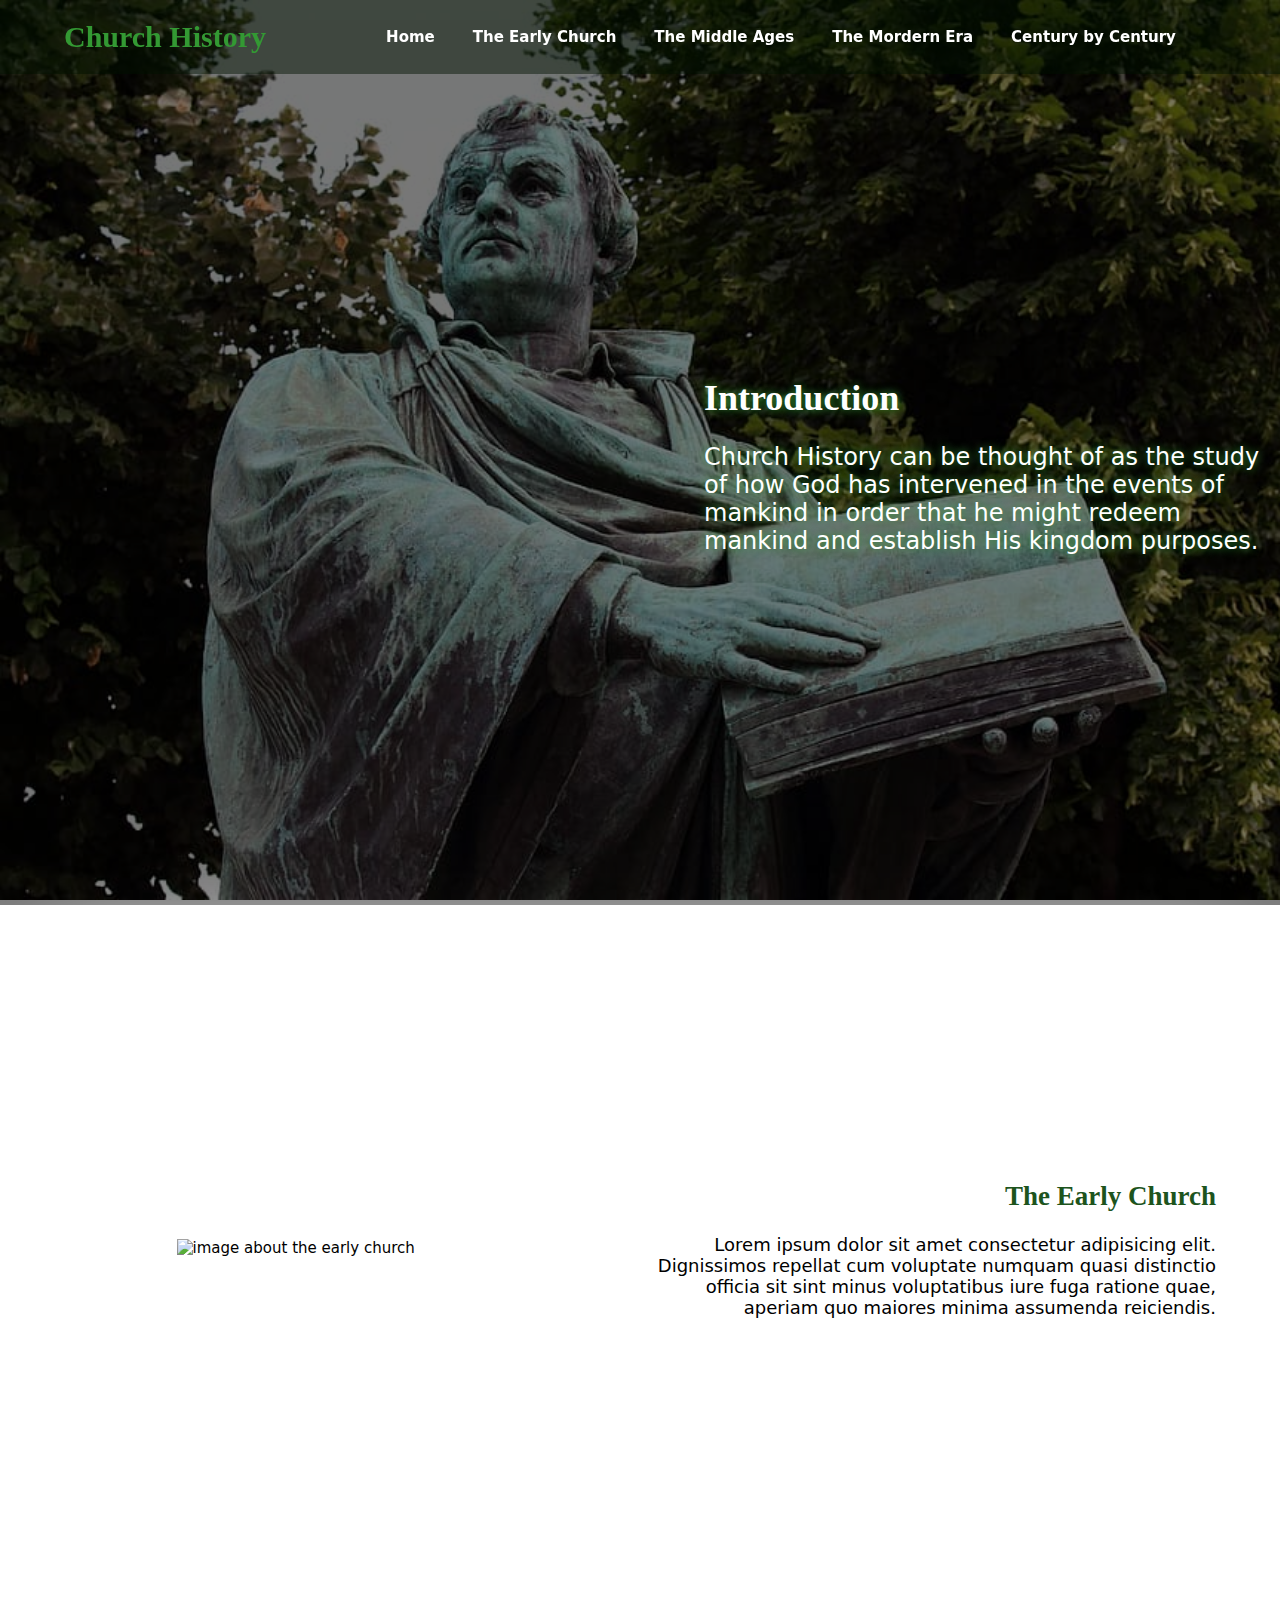
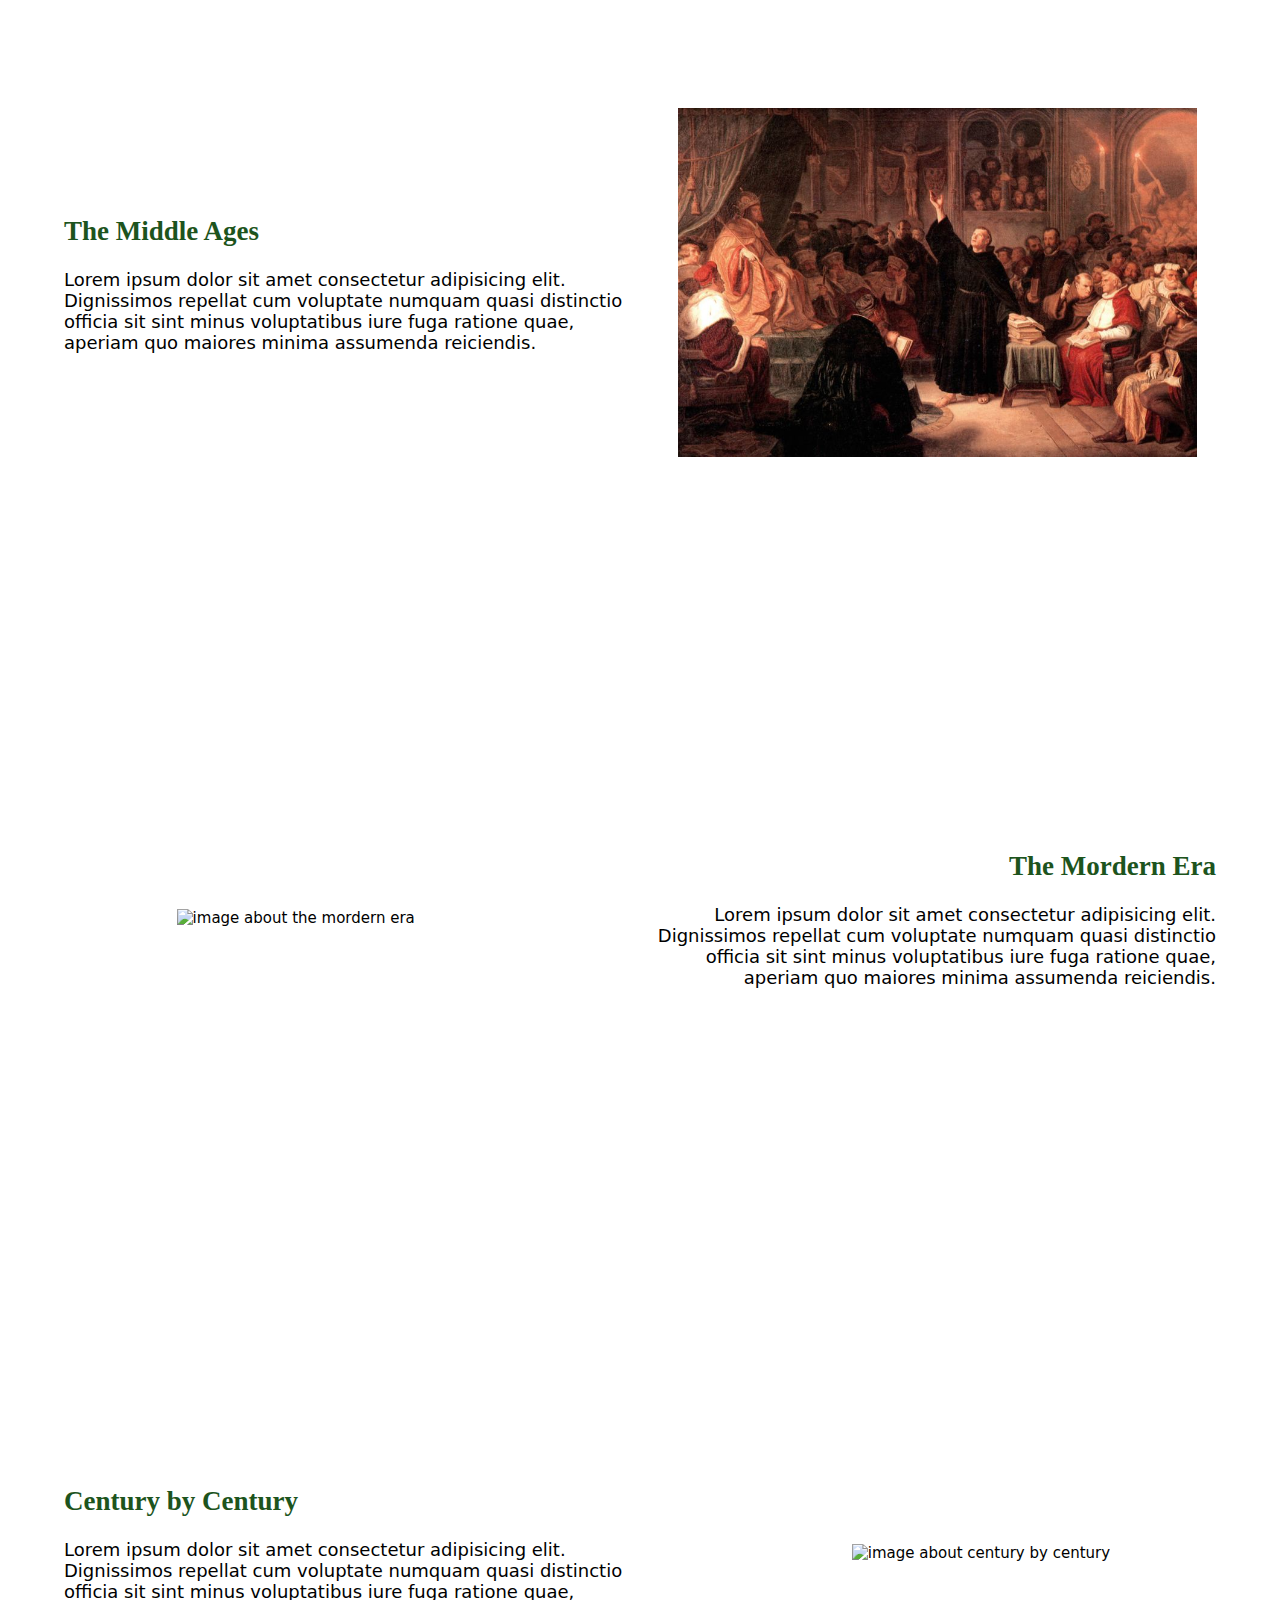
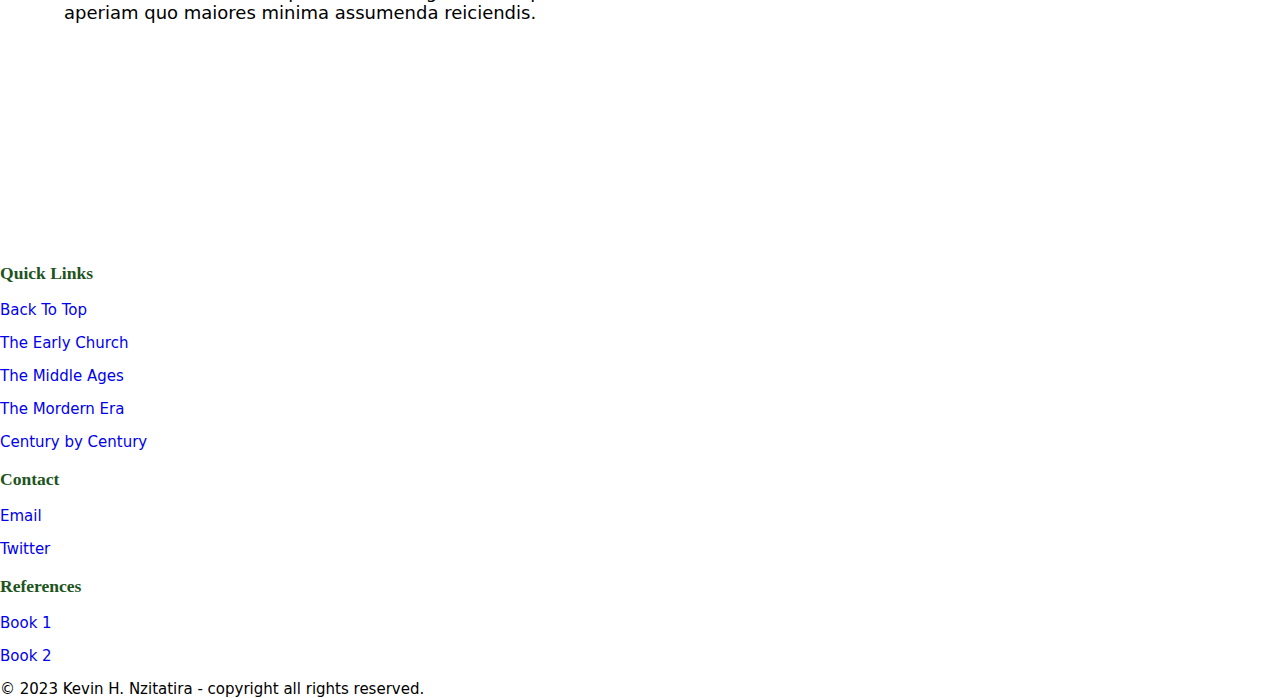
==== index.html @ b77709be "style remaining sections" ====
<!DOCTYPE html>
<html lang="en-US">

<head>
  <meta charset="utf-8" />
  <meta name="viewport" content="width=device-width" />
  <link rel="stylesheet" href="./styles/style.css">
  <!-- <link rel="stylesheet" href="https://fonts.googleapis.com/css?family=Playfair+Display:bold|Montserrat"> -->
  <title>Church History</title>
</head>

<body>
  <header class="">
    <div class="container flex">
      <h1><a href="/">Church History</a></h1>
      <nav>
        <ul class="flex">
          <li><a href="/">Home</a></li>
          <li><a href="/">The Early Church</a></li>
          <li><a href="/">The Middle Ages</a></li>
          <li><a href="/">The Mordern Era</a></li>
          <li><a href="/">Century by Century</a></li>
        </ul>
      </nav>
    </div>
  </header>
  <main>
    <section id="banner" class="flex">
      <div>
        <h2>Introduction</h2>
        <p>Church History can be thought of as the study of how God has intervened in the events of
          mankind in order that he might redeem mankind and establish His kingdom purposes.
        </p>
      </div>
    </section>
    <div class="container">
      <section id="early-church" class="flex">
        <img alt="image about the early church" class="section-img">
        <div class="section-content-right">
          <h2>The Early Church</h2>
          <p id="early-church-summary">
            Lorem ipsum dolor sit amet consectetur adipisicing elit. Dignissimos repellat cum voluptate numquam quasi
            distinctio officia sit sint minus voluptatibus iure fuga ratione quae, aperiam quo maiores minima assumenda
            reiciendis.
          </p>
        </div>
      </section>
      <section id="middle-ages" class="flex">
        <div class="section-content-left">
          <h2>The Middle Ages</h2>
          <p id="middle-ages-summary">
            Lorem ipsum dolor sit amet consectetur adipisicing elit. Dignissimos repellat cum voluptate numquam quasi
            distinctio officia sit sint minus voluptatibus iure fuga ratione quae, aperiam quo maiores minima assumenda
            reiciendis.
          </p>
        </div>
        <img src="./images/martin-luther-at-the-diet-of-worms.jpg" alt="middle ages picture: Martin Luther at the diet of Worms." class="section-img">

      </section>
      <section id="morder-era" class="flex">
        <img alt="image about the mordern era" class="section-img">
        <div class="section-content-right">
          <h2>The Mordern Era</h2>
          <p id="mordern-era-summary">
            Lorem ipsum dolor sit amet consectetur adipisicing elit. Dignissimos repellat cum voluptate numquam quasi
            distinctio officia sit sint minus voluptatibus iure fuga ratione quae, aperiam quo maiores minima assumenda
            reiciendis.
          </p>
        </div>
      </section>
      <section id="century-by-century" class="flex">
        <div class="section-content-left">
          <h2>Century by Century</h2>
          <p id="century-by-century-summary">
            Lorem ipsum dolor sit amet consectetur adipisicing elit. Dignissimos repellat cum voluptate numquam quasi
            distinctio officia sit sint minus voluptatibus iure fuga ratione quae, aperiam quo maiores minima assumenda
            reiciendis.
          </p>
        </div>
        <img alt="image about century by century" class="section-img">
      </section>
    </div>

  </main>

  <footer>
    <section>
      <h3>Quick Links</h3>
      <p><a href="/">Back To Top</a></p>
      <p><a href="/">The Early Church</a></p>
      <p><a href="/">The Middle Ages</a></p>
      <p><a href="/">The Mordern Era</a></p>
      <p><a href="/">Century by Century</a></p>
    </section>
    <section>
      <h3>Contact</h3>
      <p><a href="mailto:hirwankevin@gmail.com">Email</a></p>
      <p><a href="https://twitter.com/hirwankevin">Twitter</a></p>
    </section>
    <section>
      <h3>References</h3>
      <p><a href="/">Book 1</a></p>
      <p><a href="/">Book 2</a></p>
    </section>
    <section>
      &copy; 2023 Kevin H. Nzitatira - copyright all rights reserved.
    </section>
  </footer>

</body>

</html>
---- styles/style.css ----
:root {
    --secondary-color: #339933;
    --primary-color: #1d541d;
}

/* ----------------------- Globals ------------------------- */

body {
    font-family: "Montserrat", system-ui, 'Segoe UI','Open Sans', 'Helvetica Neue', sans-serif;
    font-size: 15px;
    margin: 0px;
    /* background-color: #010;
    color: #fff; */
}

h1,h2,h3,h4,h5,h6 {
    font-family: "Playfair Display",  Georgia, 'Times New Roman', Times, serif;
    color: var(--primary-color);
}

a {
    text-decoration: none;
}

a:active, a:visited {
    color: inherit;
}

ul {
    list-style: none;
}

.flex {
    display: flex;
}

.container {
    width: 90%;
    margin: auto;
}

main section  {
    padding-top: 50px;
    height: 65vh;
    align-items: center;
}

.section-content-right {
    text-align: right;
    width: 50%;
    margin-left: auto;
    font-size: large;    
}

.section-content-left {
    text-align: left;
    width: 50%;
    margin-right: auto;
    font-size: large;    
}

.section-img {
    max-width: 45%;
    margin: auto;
}

/* -------------------------- Particulars ----------------------- */
header {
    position: fixed;
    width: 100%;
    background-color: #0107;
    /* box-shadow: inset 0px 30px 50px 20px #0107; */
}

h1>a{
    color: var(--secondary-color) !important;
}

nav {
    margin: auto;
}

nav a,
nav a:visited
 {
    color: #fff;
}

nav ul{
    margin-left: auto;
    width: 100%;
    justify-content: space-around;
    color: #fff;
}

nav ul li {
    margin-left: 1em;
    margin-right: 1em;
    font-weight: bold;
}

/* ----------------------- start of banner -------------------------- */

#banner {
    min-height: 95vh;
    background-image: url("../images/martin-luther-germany-reformation-protestant.jpg");
    background-repeat: no-repeat;
    background-attachment: fixed;
    background-size: cover;
    box-shadow: inset 00px 100vh 100px 50px #0008;
    margin: 0%;
    align-items: center;
}

#banner h2 {
    margin: 0%;
    color: #fff;
}

#banner div {
    color: #fff;
    width: 45%;
    margin-left: auto;
    font-size: x-large;
    text-shadow: 0px 0px 10px var(--secondary-color);
}
/* --------------------------- end of banner -------------------------------- */

/* --------------------------- start of middle ages ------------------------- */
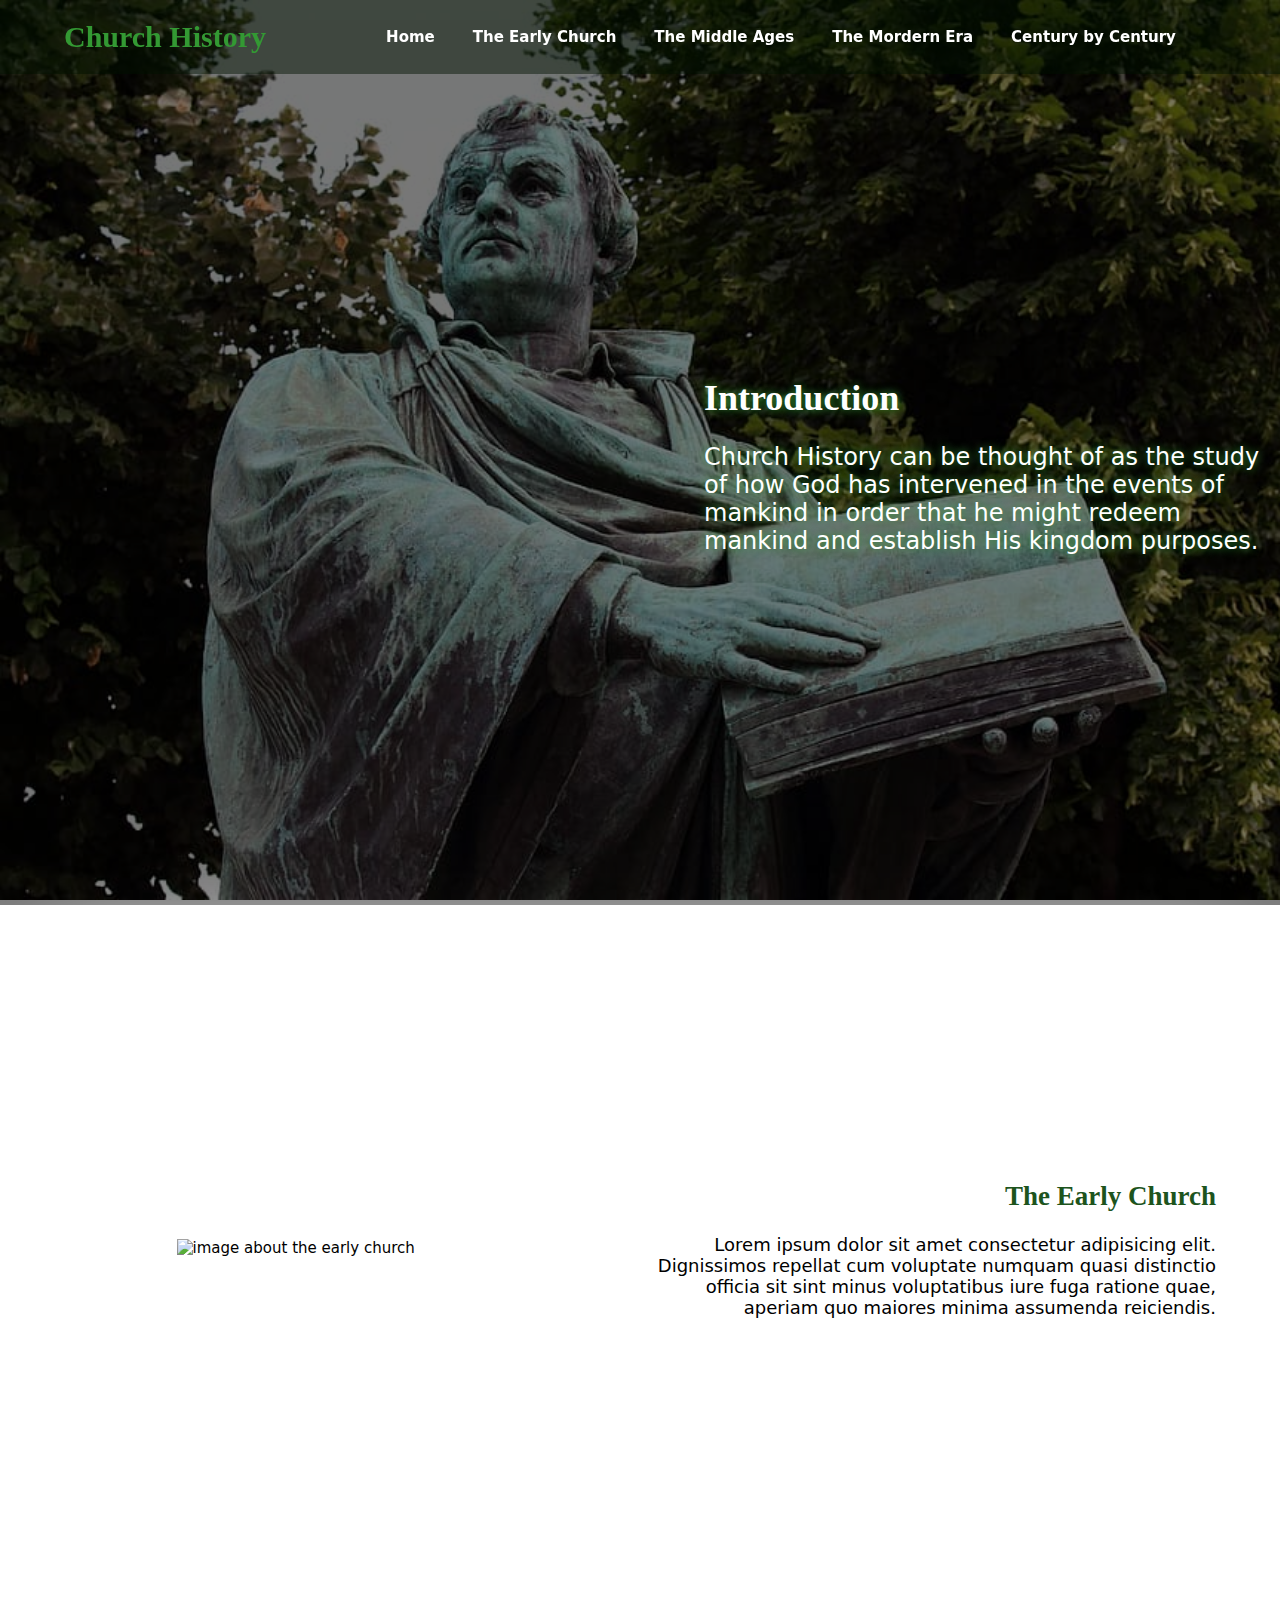
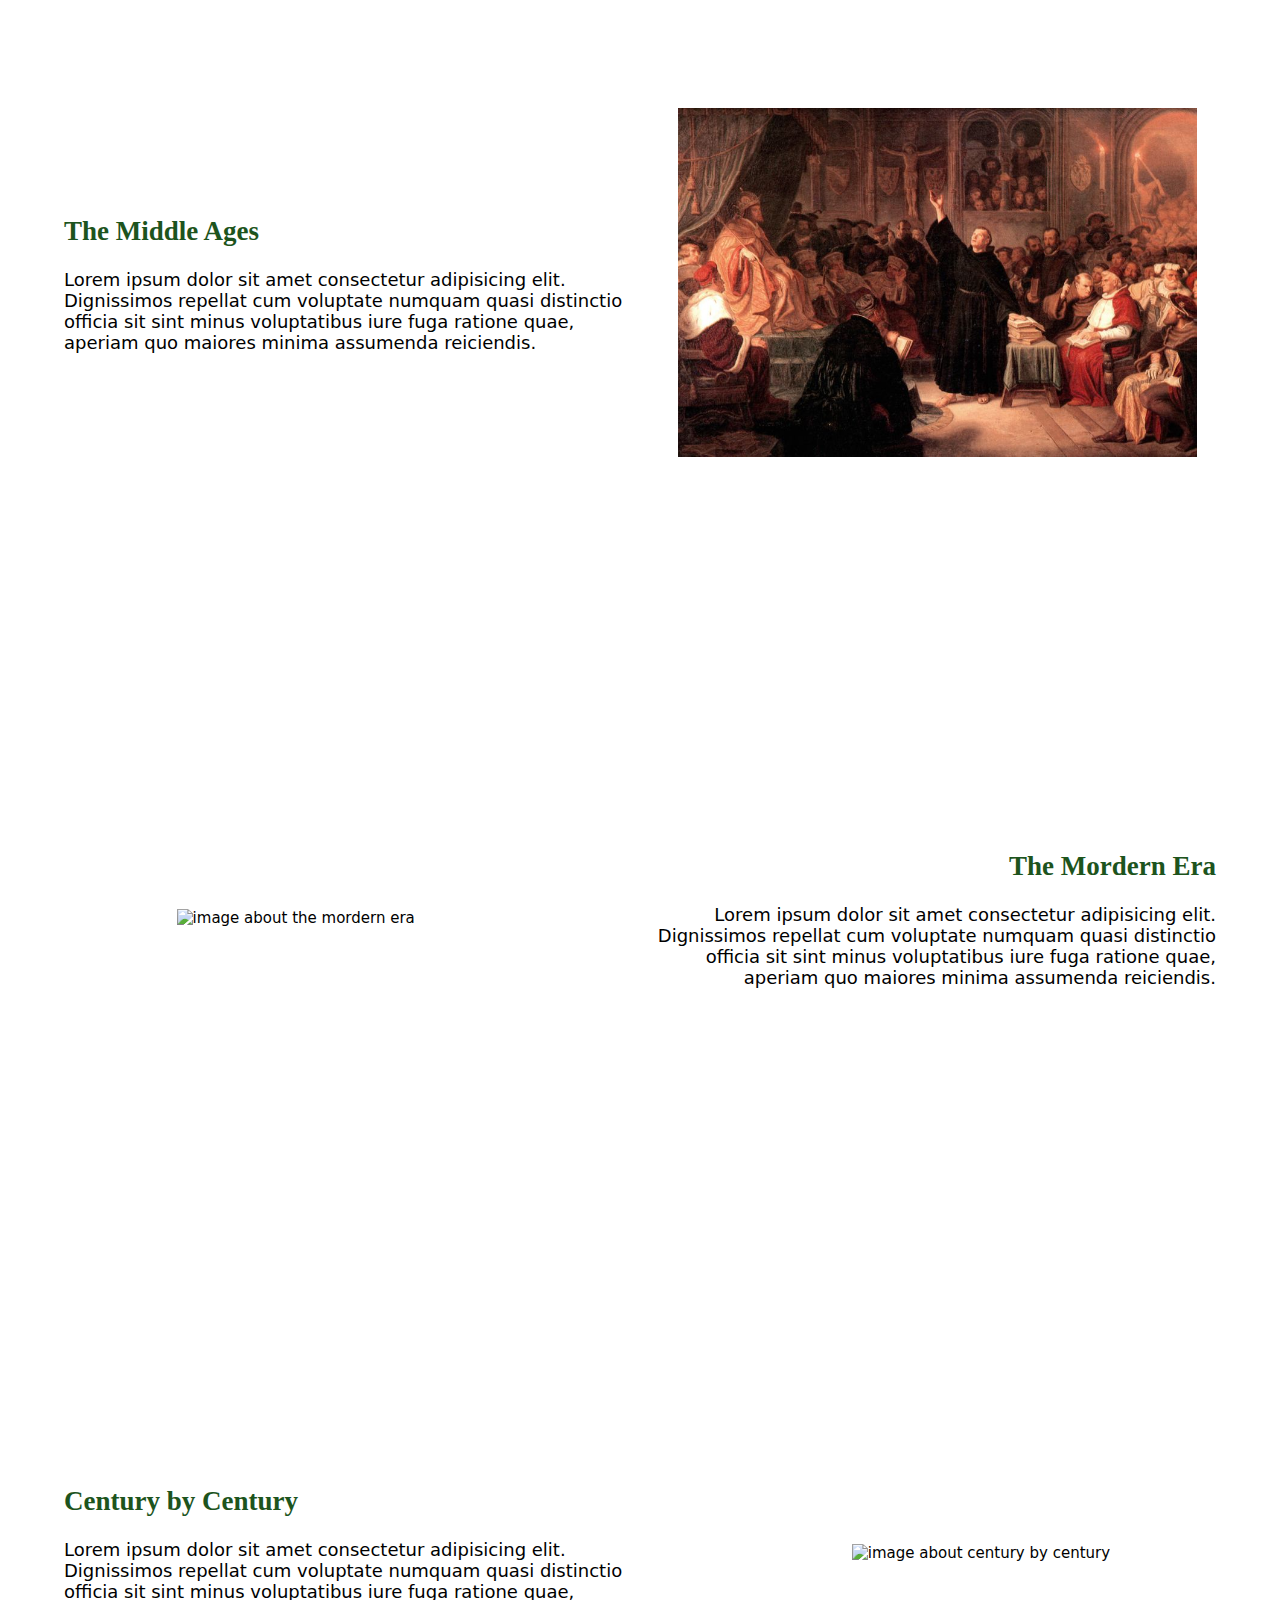
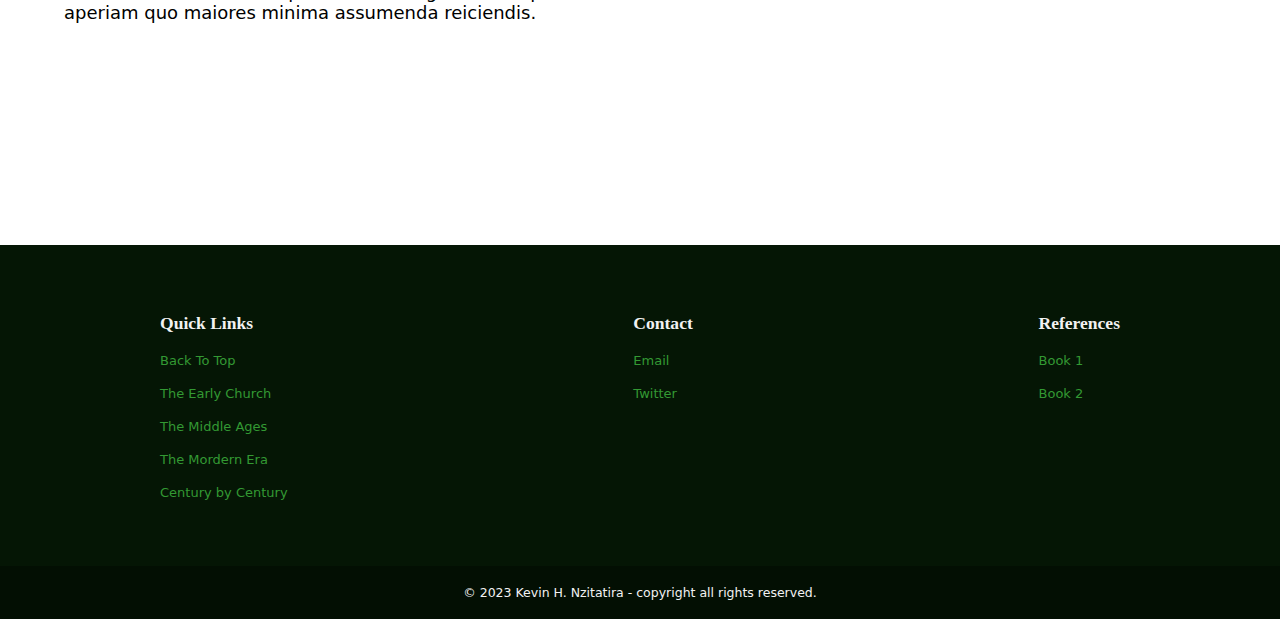
==== commit 88dae549: "style footer" ====
--- a/index.html
+++ b/index.html
@@ -54,7 +54,8 @@
             reiciendis.
           </p>
         </div>
-        <img src="./images/martin-luther-at-the-diet-of-worms.jpg" alt="middle ages picture: Martin Luther at the diet of Worms." class="section-img">
+        <img src="./images/martin-luther-at-the-diet-of-worms.jpg"
+          alt="middle ages picture: Martin Luther at the diet of Worms." class="section-img">
 
       </section>
       <section id="morder-era" class="flex">
@@ -84,25 +85,27 @@
   </main>
 
   <footer>
-    <section>
-      <h3>Quick Links</h3>
-      <p><a href="/">Back To Top</a></p>
-      <p><a href="/">The Early Church</a></p>
-      <p><a href="/">The Middle Ages</a></p>
-      <p><a href="/">The Mordern Era</a></p>
-      <p><a href="/">Century by Century</a></p>
-    </section>
-    <section>
-      <h3>Contact</h3>
-      <p><a href="mailto:hirwankevin@gmail.com">Email</a></p>
-      <p><a href="https://twitter.com/hirwankevin">Twitter</a></p>
-    </section>
-    <section>
-      <h3>References</h3>
-      <p><a href="/">Book 1</a></p>
-      <p><a href="/">Book 2</a></p>
-    </section>
-    <section>
+    <div id="footer-container" class="flex container">
+      <section>
+        <h3>Quick Links</h3>
+        <p><a href="/">Back To Top</a></p>
+        <p><a href="/">The Early Church</a></p>
+        <p><a href="/">The Middle Ages</a></p>
+        <p><a href="/">The Mordern Era</a></p>
+        <p><a href="/">Century by Century</a></p>
+      </section>
+      <section>
+        <h3>Contact</h3>
+        <p><a href="mailto:hirwankevin@gmail.com">Email</a></p>
+        <p><a href="https://twitter.com/hirwankevin">Twitter</a></p>
+      </section>
+      <section>
+        <h3>References</h3>
+        <p><a href="/">Book 1</a></p>
+        <p><a href="/">Book 2</a></p>
+      </section>
+    </div>
+    <section id="copyright-section">
       &copy; 2023 Kevin H. Nzitatira - copyright all rights reserved.
     </section>
   </footer>
--- a/styles/style.css
+++ b/styles/style.css
@@ -128,3 +128,38 @@
 
 /* --------------------------- start of middle ages ------------------------- */
 
+/* --------------------------- start of footer ------------------------------ */
+
+footer {
+    background-color: #051605;
+}
+
+footer #footer-container {
+    justify-content: space-between;
+    padding: 50px;
+    width: 75%;
+}
+
+footer h3 {
+    color: #f2f2f2;
+}
+
+#footer-container a {
+    color: var(--secondary-color);
+    font-size: small;
+}
+
+#footer-container a:hover,
+#footer-container a:active,
+#footer-container a:focus
+ {
+    text-decoration: underline;
+}
+
+#copyright-section {
+    background-color: #030f03;
+    color: #f2f2f2;
+    font-size: smaller;
+    padding: 1.5em;
+    text-align: center;
+}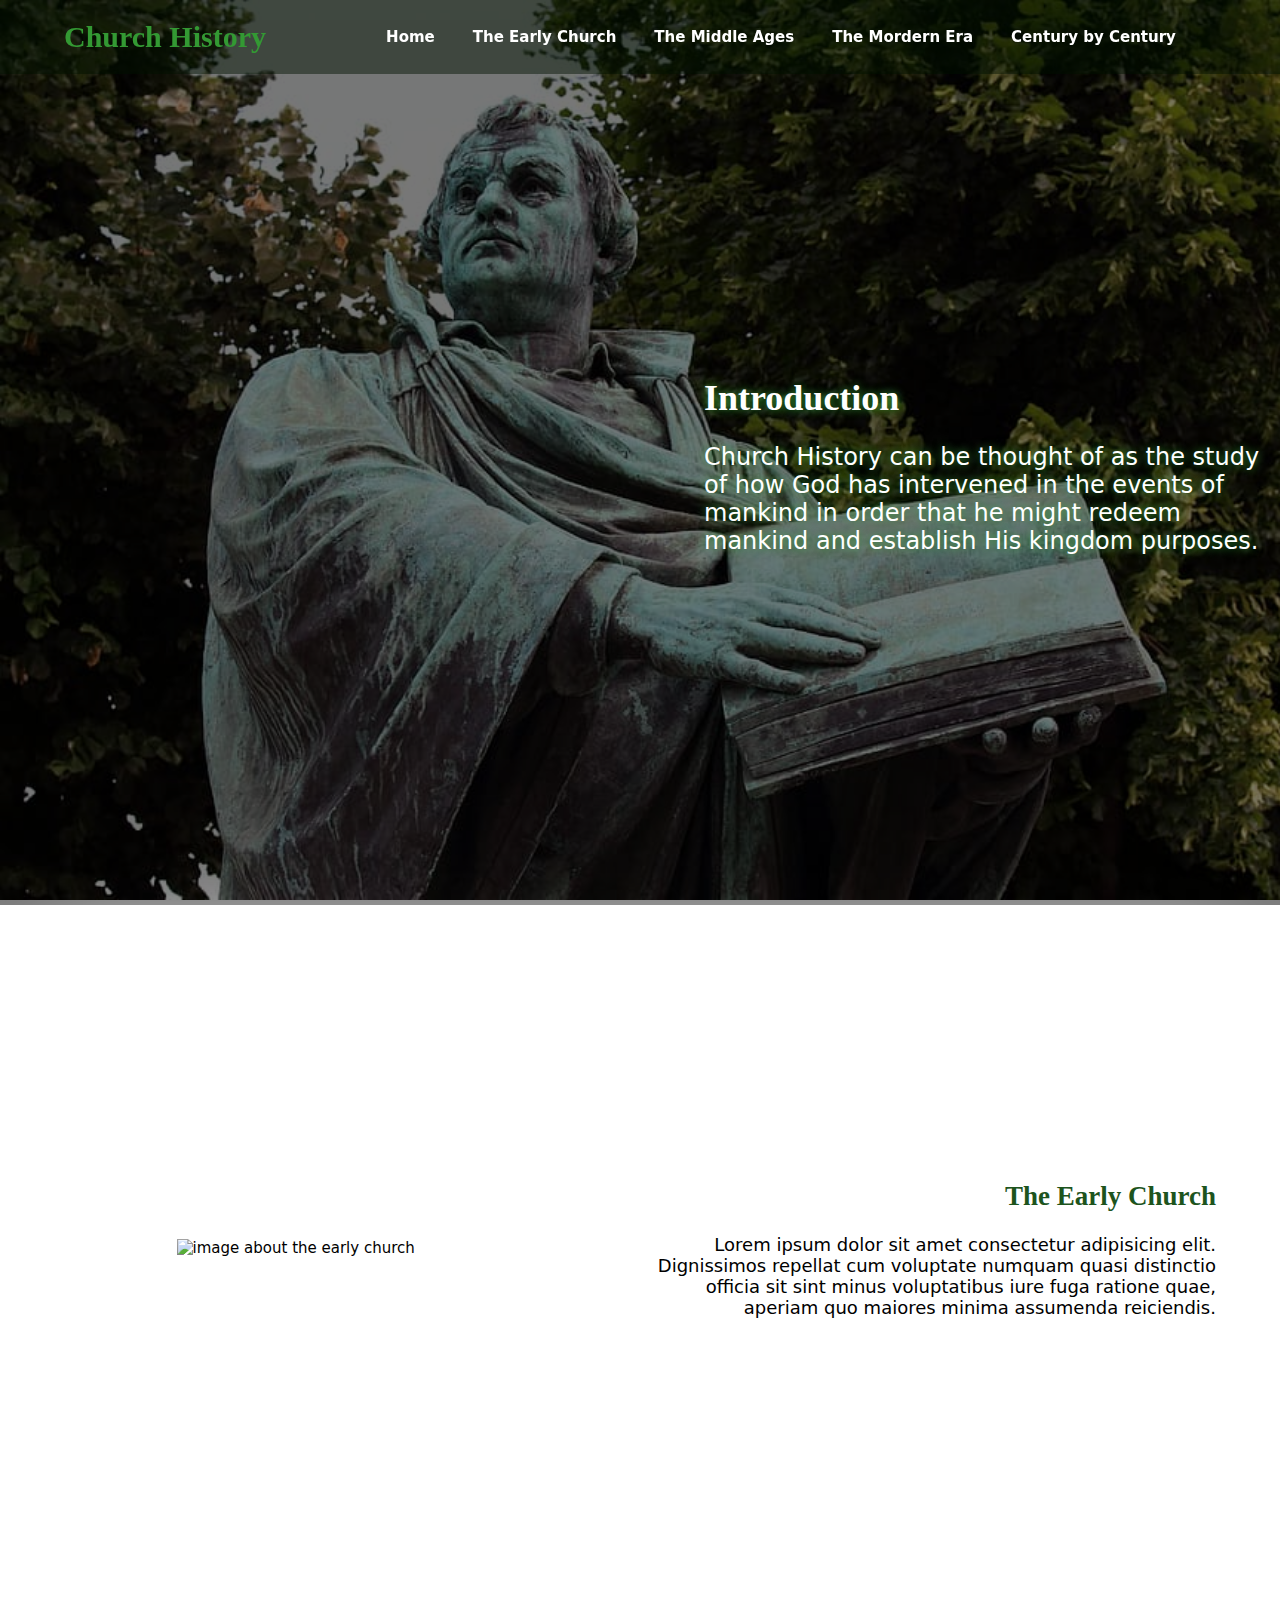
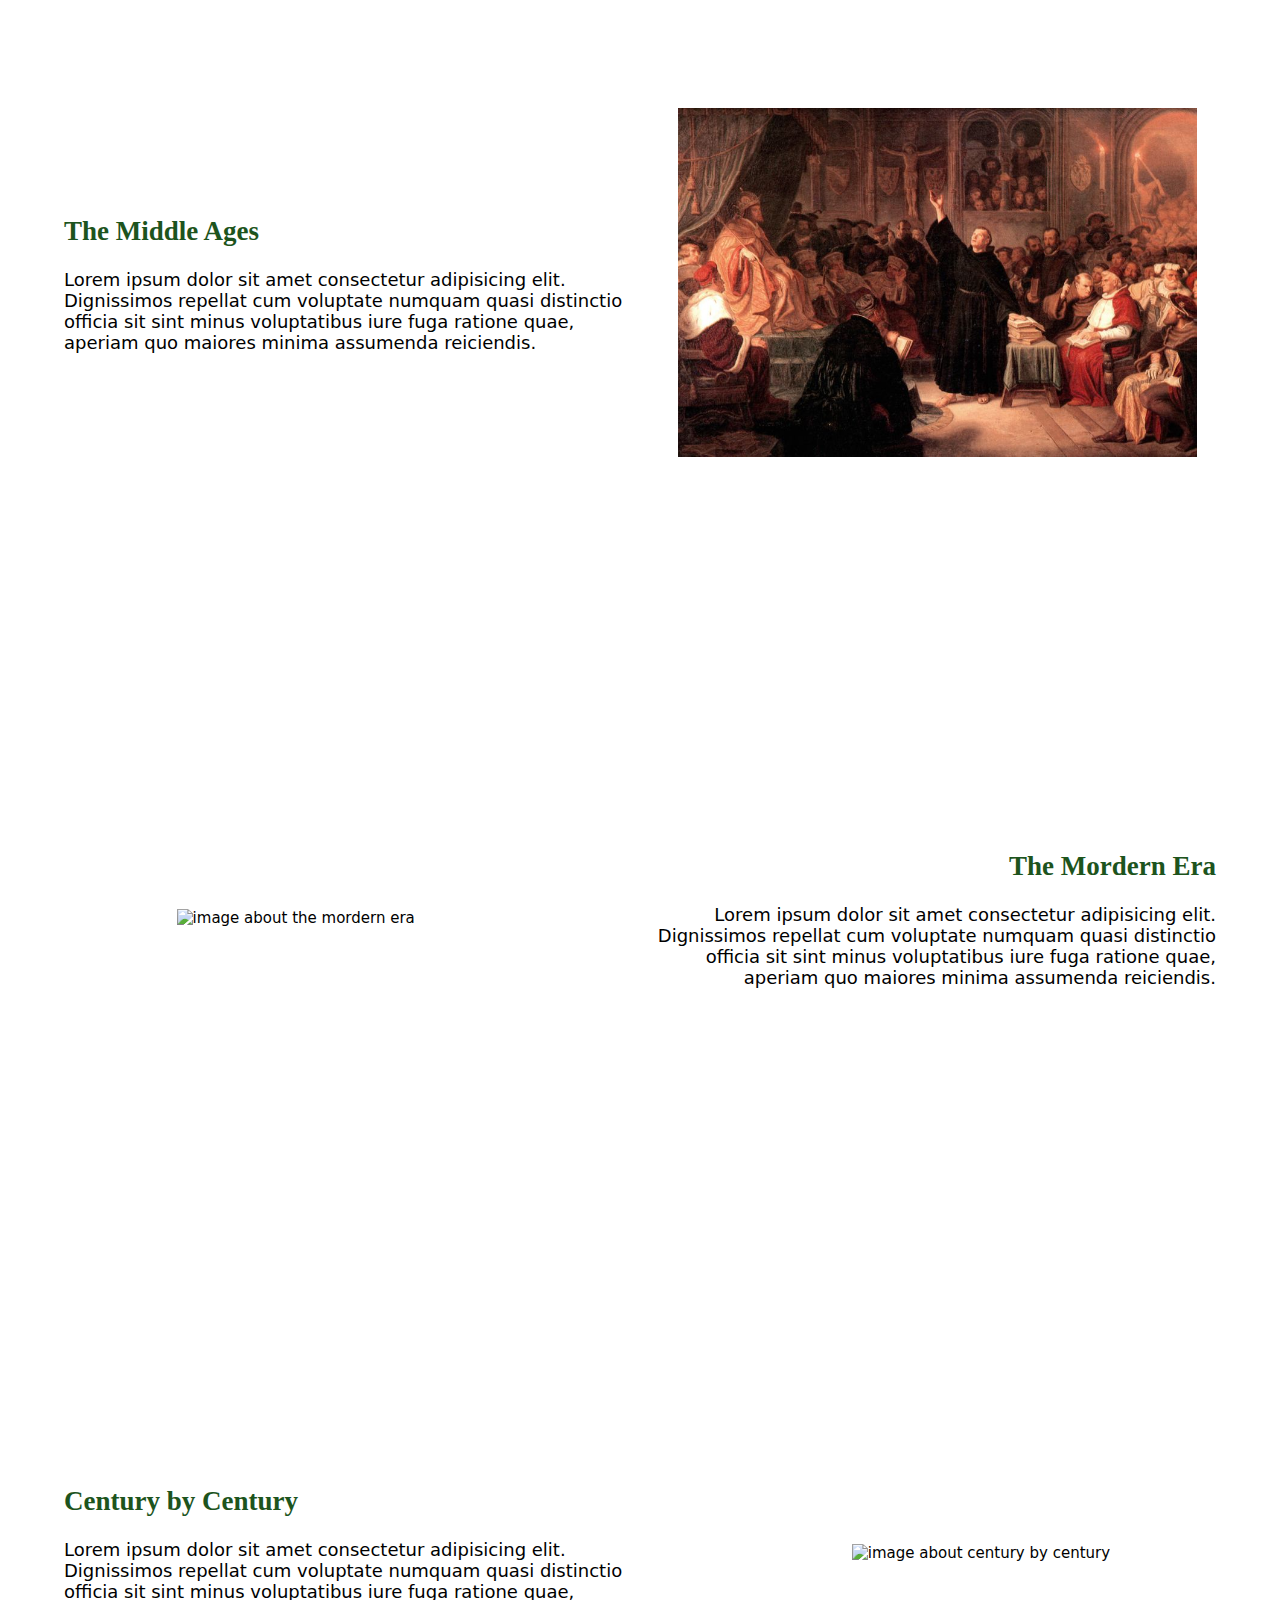
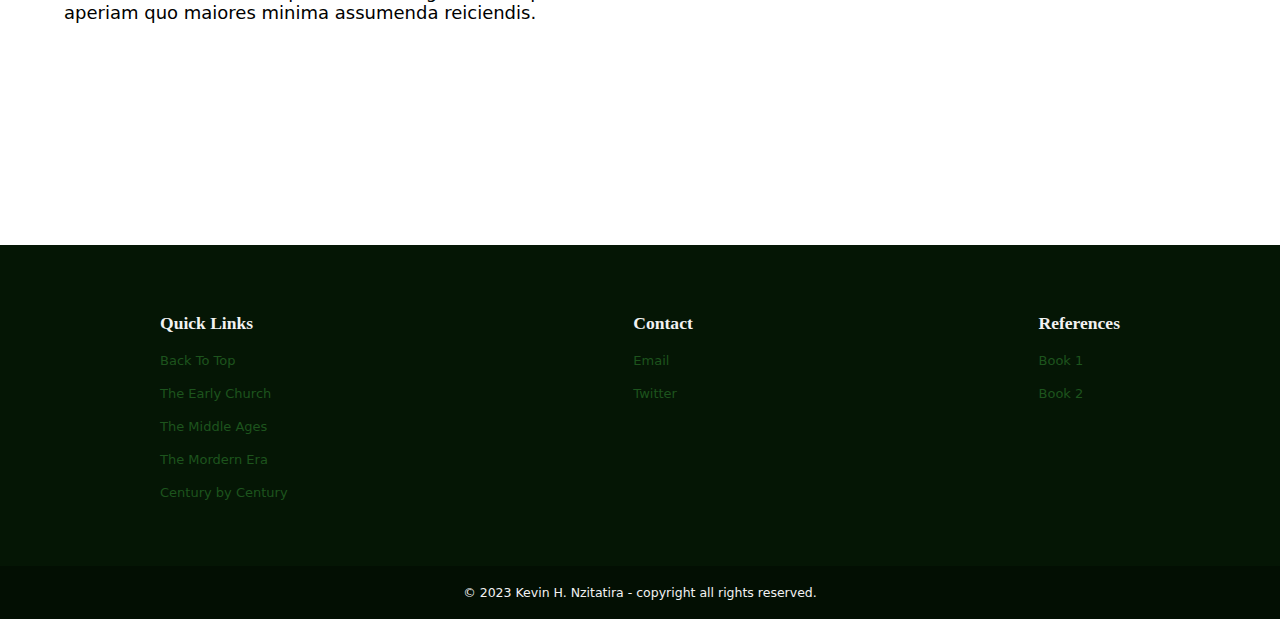
==== commit 47e036d1: "separated common style into global.css" ====
--- a/index.html
+++ b/index.html
@@ -5,6 +5,7 @@
   <meta charset="utf-8" />
   <meta name="viewport" content="width=device-width" />
   <link rel="stylesheet" href="./styles/style.css">
+  <link rel="stylesheet" href="./styles/global.css">
   <!-- <link rel="stylesheet" href="https://fonts.googleapis.com/css?family=Playfair+Display:bold|Montserrat"> -->
   <title>Church History</title>
 </head>
@@ -16,10 +17,10 @@
       <nav>
         <ul class="flex">
           <li><a href="/">Home</a></li>
-          <li><a href="/">The Early Church</a></li>
-          <li><a href="/">The Middle Ages</a></li>
-          <li><a href="/">The Mordern Era</a></li>
-          <li><a href="/">Century by Century</a></li>
+          <li><a href="/pages/early-church.html">The Early Church</a></li>
+          <li><a href="/middle-ages.html">The Middle Ages</a></li>
+          <li><a href="/mordern-era.html">The Mordern Era</a></li>
+          <li><a href="/century-by-century.html">Century by Century</a></li>
         </ul>
       </nav>
     </div>
@@ -89,10 +90,10 @@
       <section>
         <h3>Quick Links</h3>
         <p><a href="/">Back To Top</a></p>
-        <p><a href="/">The Early Church</a></p>
-        <p><a href="/">The Middle Ages</a></p>
-        <p><a href="/">The Mordern Era</a></p>
-        <p><a href="/">Century by Century</a></p>
+        <p><a href="/pages/early-church.html">The Early Church</a></p>
+        <p><a href="/middle-ages.html">The Middle Ages</a></p>
+        <p><a href="/mordern-era.html">The Mordern Era</a></p>
+        <p><a href="/century-by-century.html">Century by Century</a></p>
       </section>
       <section>
         <h3>Contact</h3>
--- a/styles/style.css
+++ b/styles/style.css
@@ -1,43 +1,4 @@
-:root {
-    --secondary-color: #339933;
-    --primary-color: #1d541d;
-}
-
-/* ----------------------- Globals ------------------------- */
-
-body {
-    font-family: "Montserrat", system-ui, 'Segoe UI','Open Sans', 'Helvetica Neue', sans-serif;
-    font-size: 15px;
-    margin: 0px;
-    /* background-color: #010;
-    color: #fff; */
-}
-
-h1,h2,h3,h4,h5,h6 {
-    font-family: "Playfair Display",  Georgia, 'Times New Roman', Times, serif;
-    color: var(--primary-color);
-}
-
-a {
-    text-decoration: none;
-}
-
-a:active, a:visited {
-    color: inherit;
-}
-
-ul {
-    list-style: none;
-}
-
-.flex {
-    display: flex;
-}
-
-.container {
-    width: 90%;
-    margin: auto;
-}
+@import 'global';
 
 main section  {
     padding-top: 50px;
@@ -72,16 +33,9 @@
     /* box-shadow: inset 0px 30px 50px 20px #0107; */
 }
 
-h1>a{
-    color: var(--secondary-color) !important;
-}
-
-nav {
-    margin: auto;
-}
-
 nav a,
-nav a:visited
+nav a:visited,
+nav a:focus
  {
     color: #fff;
 }
@@ -126,40 +80,4 @@
 }
 /* --------------------------- end of banner -------------------------------- */
 
-/* --------------------------- start of middle ages ------------------------- */
-
-/* --------------------------- start of footer ------------------------------ */
-
-footer {
-    background-color: #051605;
-}
-
-footer #footer-container {
-    justify-content: space-between;
-    padding: 50px;
-    width: 75%;
-}
-
-footer h3 {
-    color: #f2f2f2;
-}
-
-#footer-container a {
-    color: var(--secondary-color);
-    font-size: small;
-}
-
-#footer-container a:hover,
-#footer-container a:active,
-#footer-container a:focus
- {
-    text-decoration: underline;
-}
-
-#copyright-section {
-    background-color: #030f03;
-    color: #f2f2f2;
-    font-size: smaller;
-    padding: 1.5em;
-    text-align: center;
-}+/* --------------------------- start of middle ages ------------------------- */--- a/styles/global.css
+++ b/styles/global.css
@@ -0,0 +1,96 @@
+:root {
+    --secondary-color: #339933;
+    --primary-color: #1d541d;
+}
+
+body {
+    font-family: "Montserrat", system-ui, 'Segoe UI','Open Sans', 'Helvetica Neue', sans-serif;
+    font-size: 15px;
+    margin: 0px;
+    /* background-color: #010;
+    color: #fff; */
+}
+
+h1,h2,h3,h4,h5,h6 {
+    font-family: "Playfair Display",  Georgia, 'Times New Roman', Times, serif;
+    color: var(--primary-color);
+}
+
+a {
+    text-decoration: none;
+}
+
+a:active, a:visited {
+    color: inherit;
+}
+
+ul {
+    list-style: none;
+}
+
+.flex {
+    display: flex;
+}
+
+.container {
+    width: 90%;
+    margin: auto;
+}
+
+h1>a{
+    color: var(--secondary-color) !important;
+}
+
+nav {
+    margin: auto;
+}
+
+nav ul{
+    margin-left: auto;
+    width: 100%;
+    justify-content: space-around;
+    color: #fff;
+}
+
+nav ul li {
+    margin-left: 1em;
+    margin-right: 1em;
+    font-weight: bold;
+}
+
+/* -------------------------------- footer ---------------------------- */
+
+footer {
+    background-color: #051605;
+}
+
+footer #footer-container {
+    justify-content: space-between;
+    padding: 50px;
+    width: 75%;
+}
+
+footer h3 {
+    color: #f2f2f2;
+}
+
+#footer-container a {
+    color: var(--primary-color);
+    font-size: small;
+}
+
+#footer-container a:hover,
+#footer-container a:active,
+#footer-container a:focus
+ {
+    color: var(--secondary-color);
+    text-decoration: underline;
+}
+
+#copyright-section {
+    background-color: #030f03;
+    color: #f2f2f2;
+    font-size: smaller;
+    padding: 1.5em;
+    text-align: center;
+}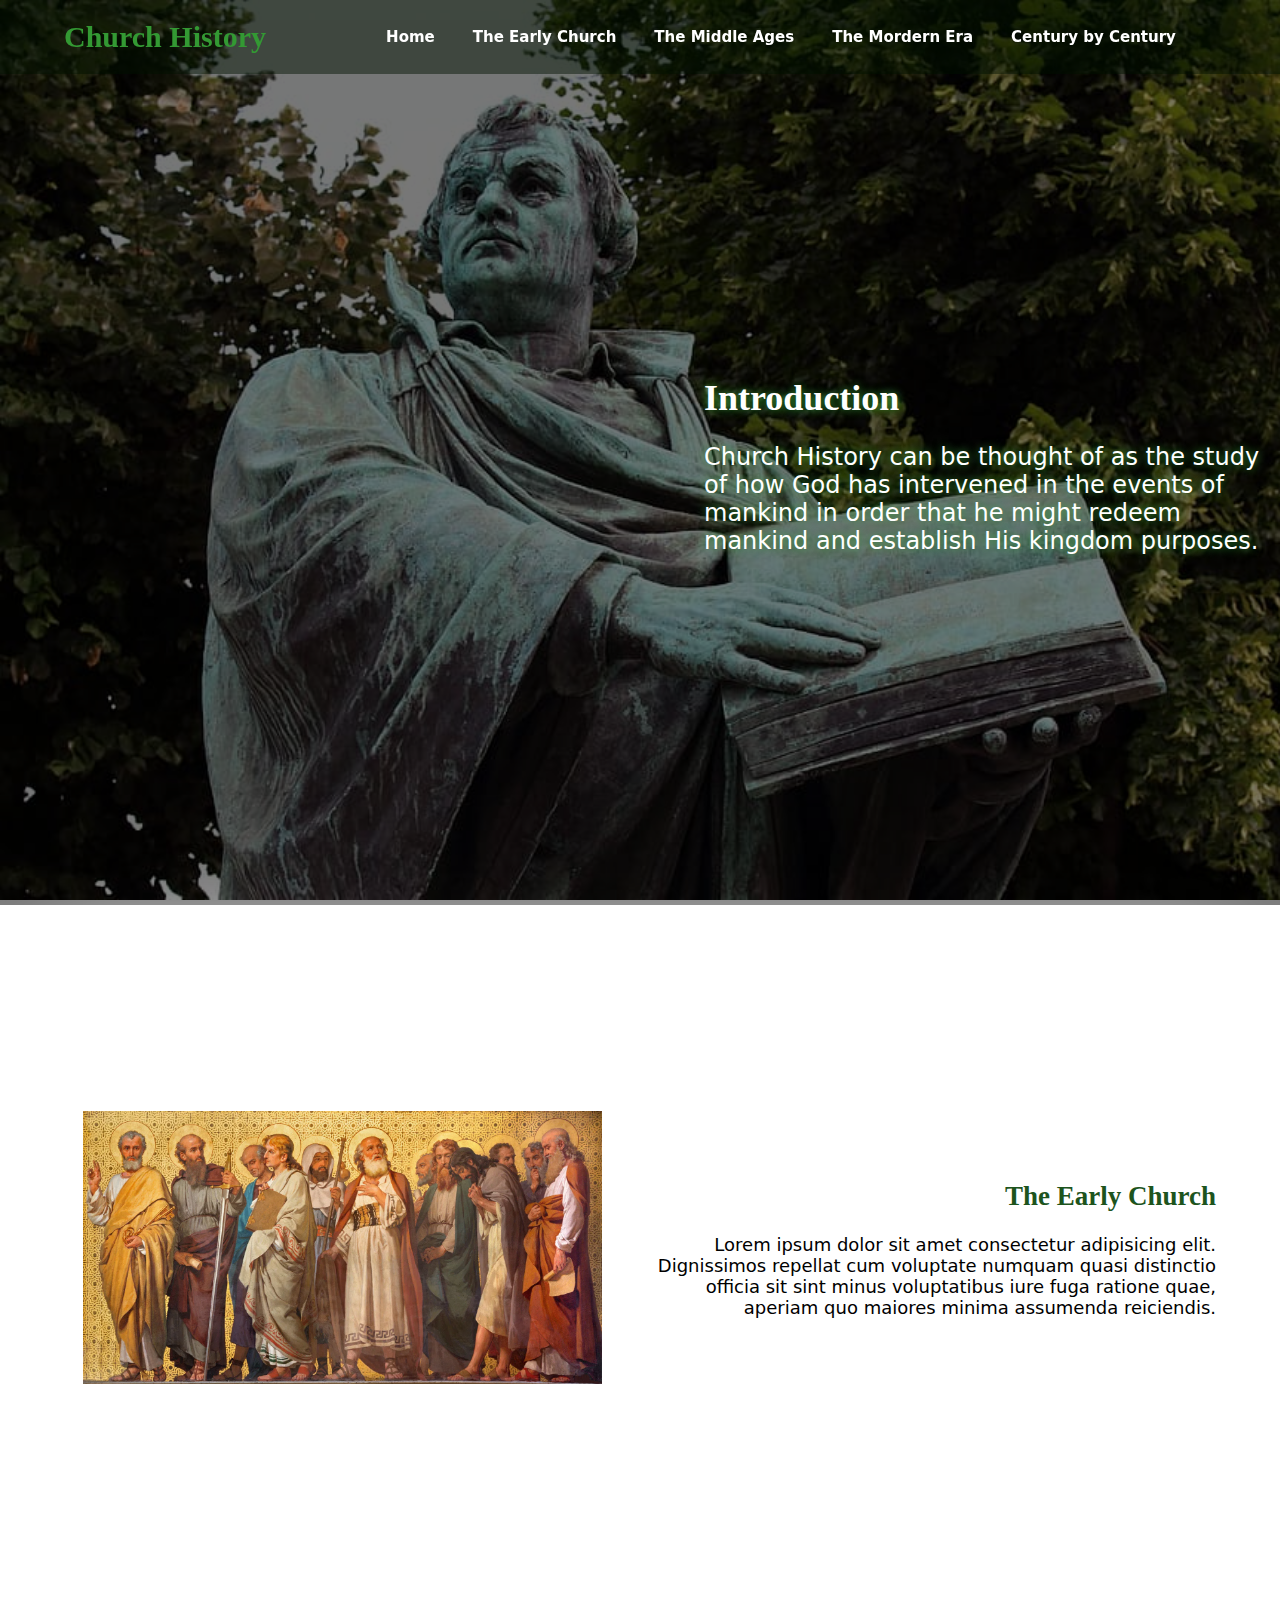
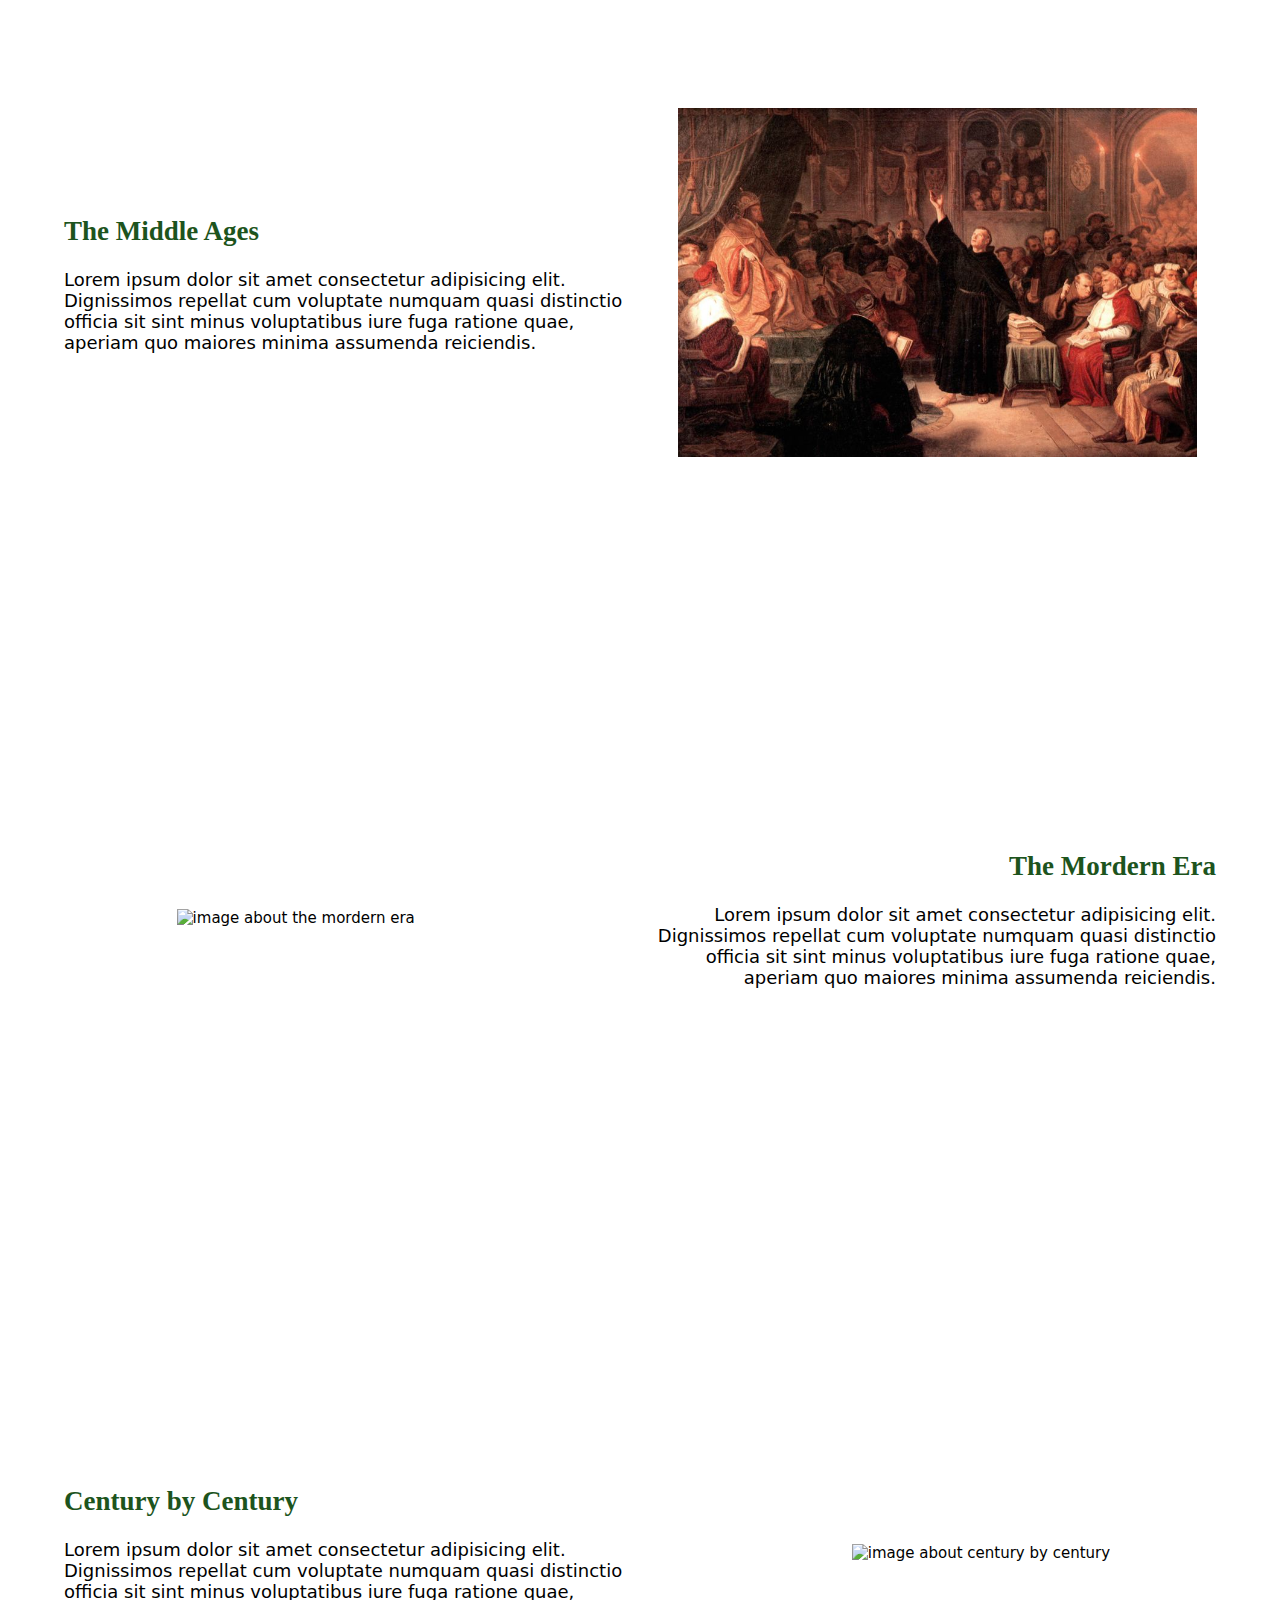
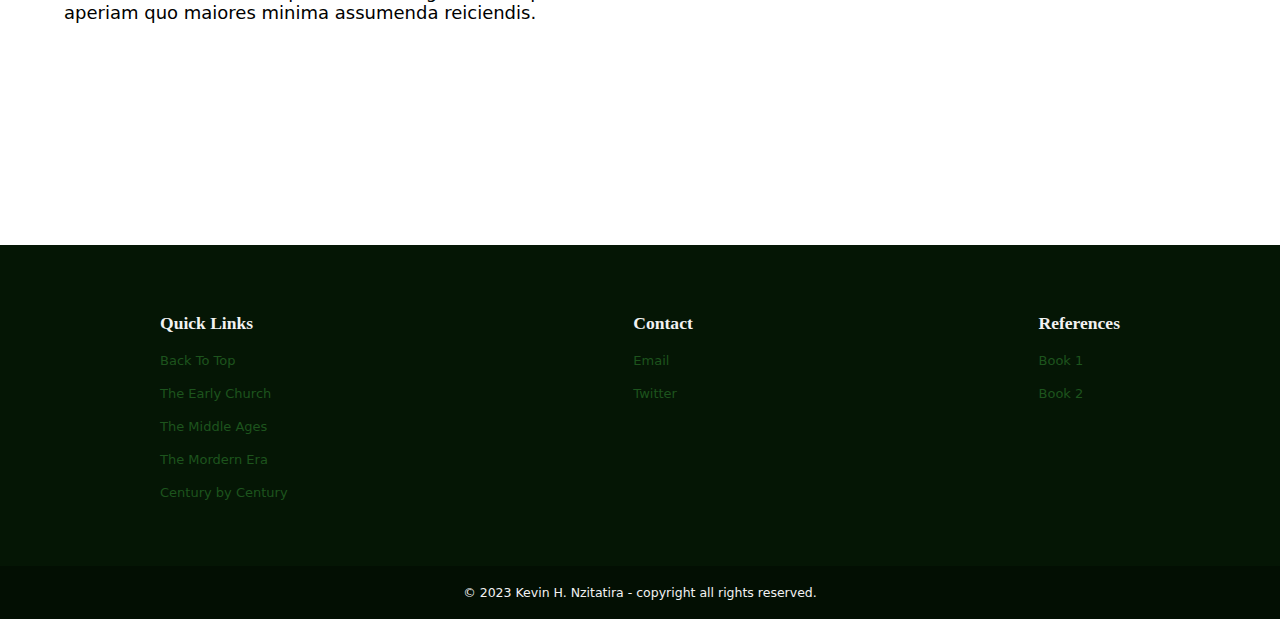
==== commit 01d1e0ae: "add early church image home page" ====
--- a/index.html
+++ b/index.html
@@ -18,9 +18,9 @@
         <ul class="flex">
           <li><a href="/">Home</a></li>
           <li><a href="/pages/early-church.html">The Early Church</a></li>
-          <li><a href="/middle-ages.html">The Middle Ages</a></li>
-          <li><a href="/mordern-era.html">The Mordern Era</a></li>
-          <li><a href="/century-by-century.html">Century by Century</a></li>
+          <li><a href="/pages/middle-ages.html">The Middle Ages</a></li>
+          <li><a href="/pages/mordern-era.html">The Mordern Era</a></li>
+          <li><a href="/pages/century-by-century.html">Century by Century</a></li>
         </ul>
       </nav>
     </div>
@@ -36,7 +36,7 @@
     </section>
     <div class="container">
       <section id="early-church" class="flex">
-        <img alt="image about the early church" class="section-img">
+        <img src="./images/The-twelve-apostles-fresco-Enrico-Reffo-1914-San-Dalmazzoa-Turin-Italy.webp" alt="painting of the twelve apostles" class="section-img">
         <div class="section-content-right">
           <h2>The Early Church</h2>
           <p id="early-church-summary">
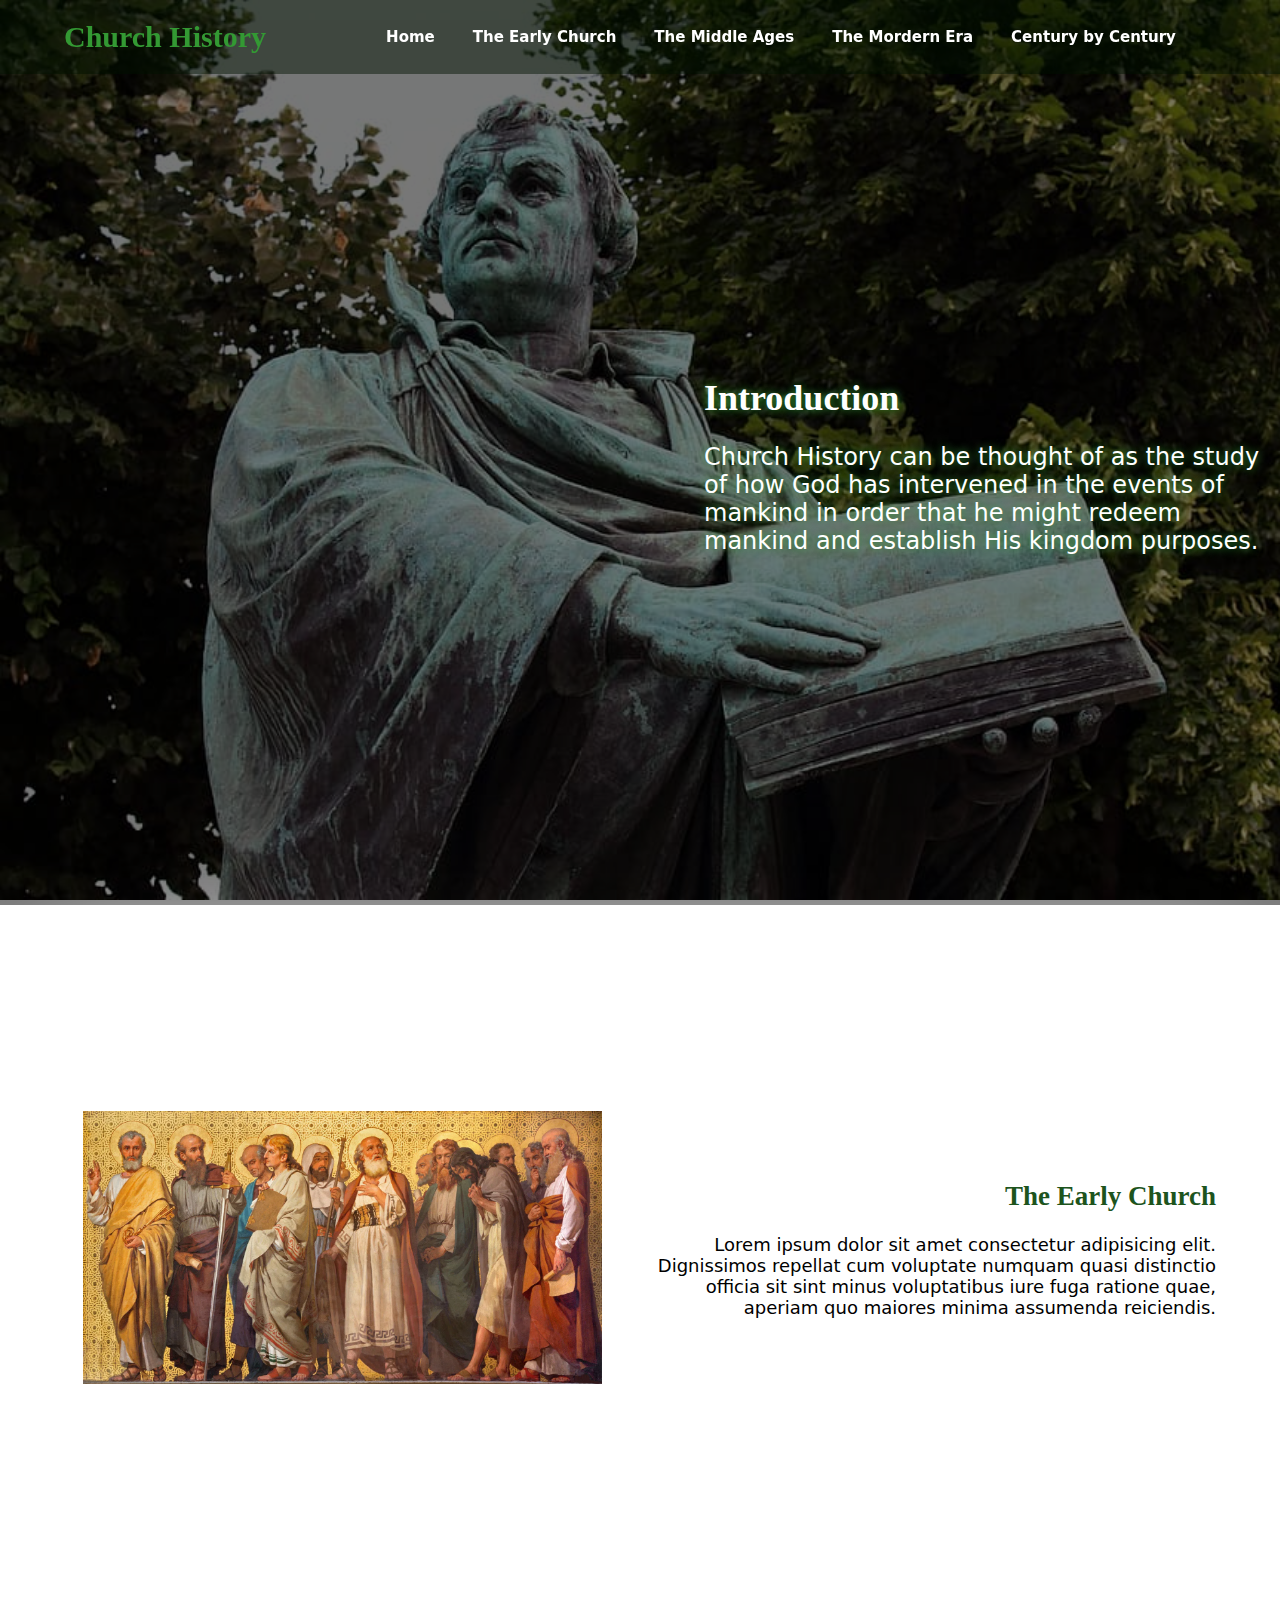
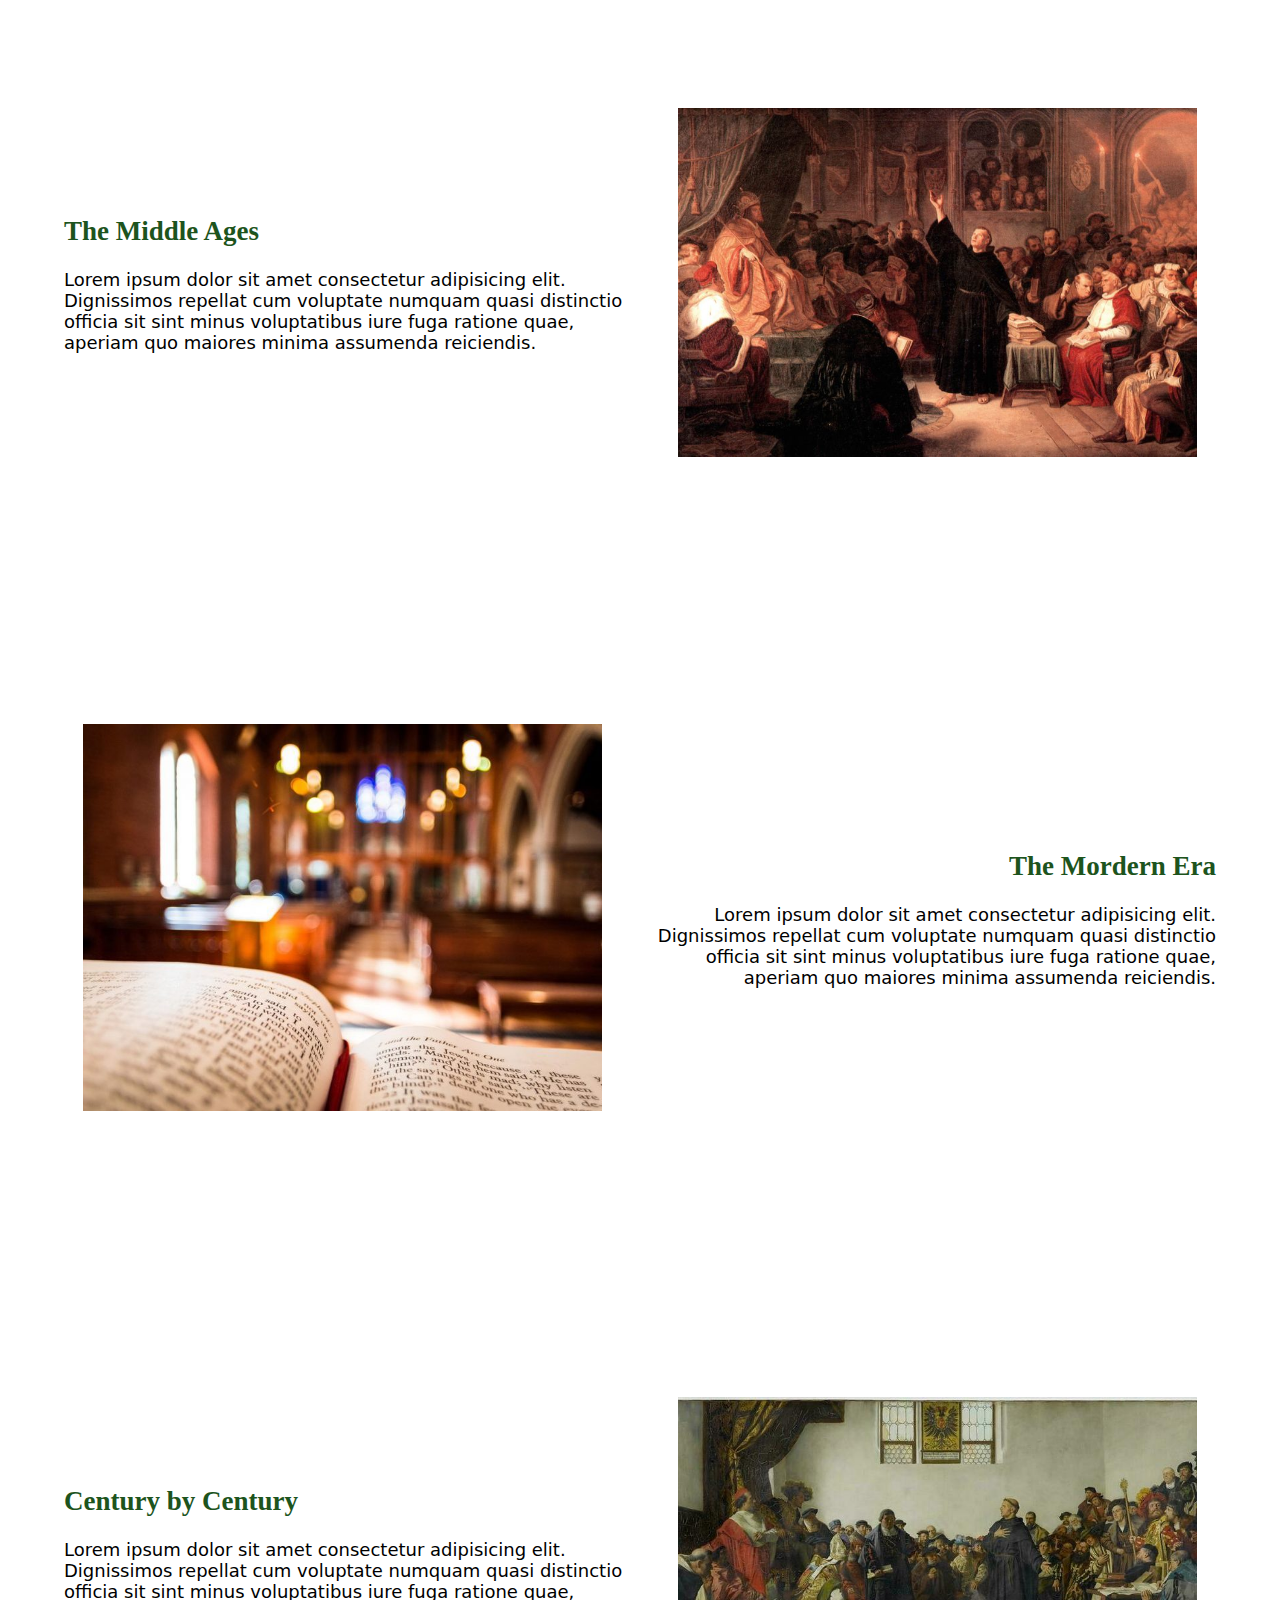
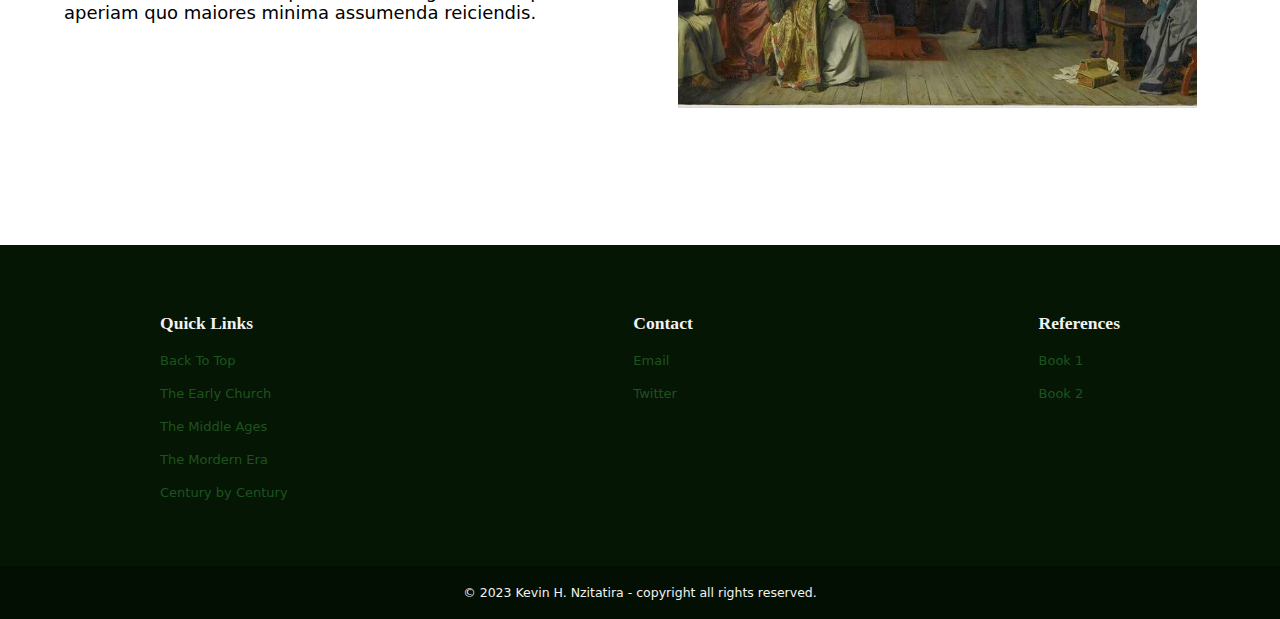
==== commit 6326d99e: "add century by century image on homepage" ====
--- a/index.html
+++ b/index.html
@@ -60,7 +60,7 @@
 
       </section>
       <section id="morder-era" class="flex">
-        <img alt="image about the mordern era" class="section-img">
+        <img src="./images/mordern-era3.jpg" alt="image about the mordern era" class="section-img">
         <div class="section-content-right">
           <h2>The Mordern Era</h2>
           <p id="mordern-era-summary">
@@ -79,7 +79,7 @@
             reiciendis.
           </p>
         </div>
-        <img alt="image about century by century" class="section-img">
+        <img src="./images/large-reformation-1.jpg" alt="image about century by century" class="section-img">
       </section>
     </div>
 
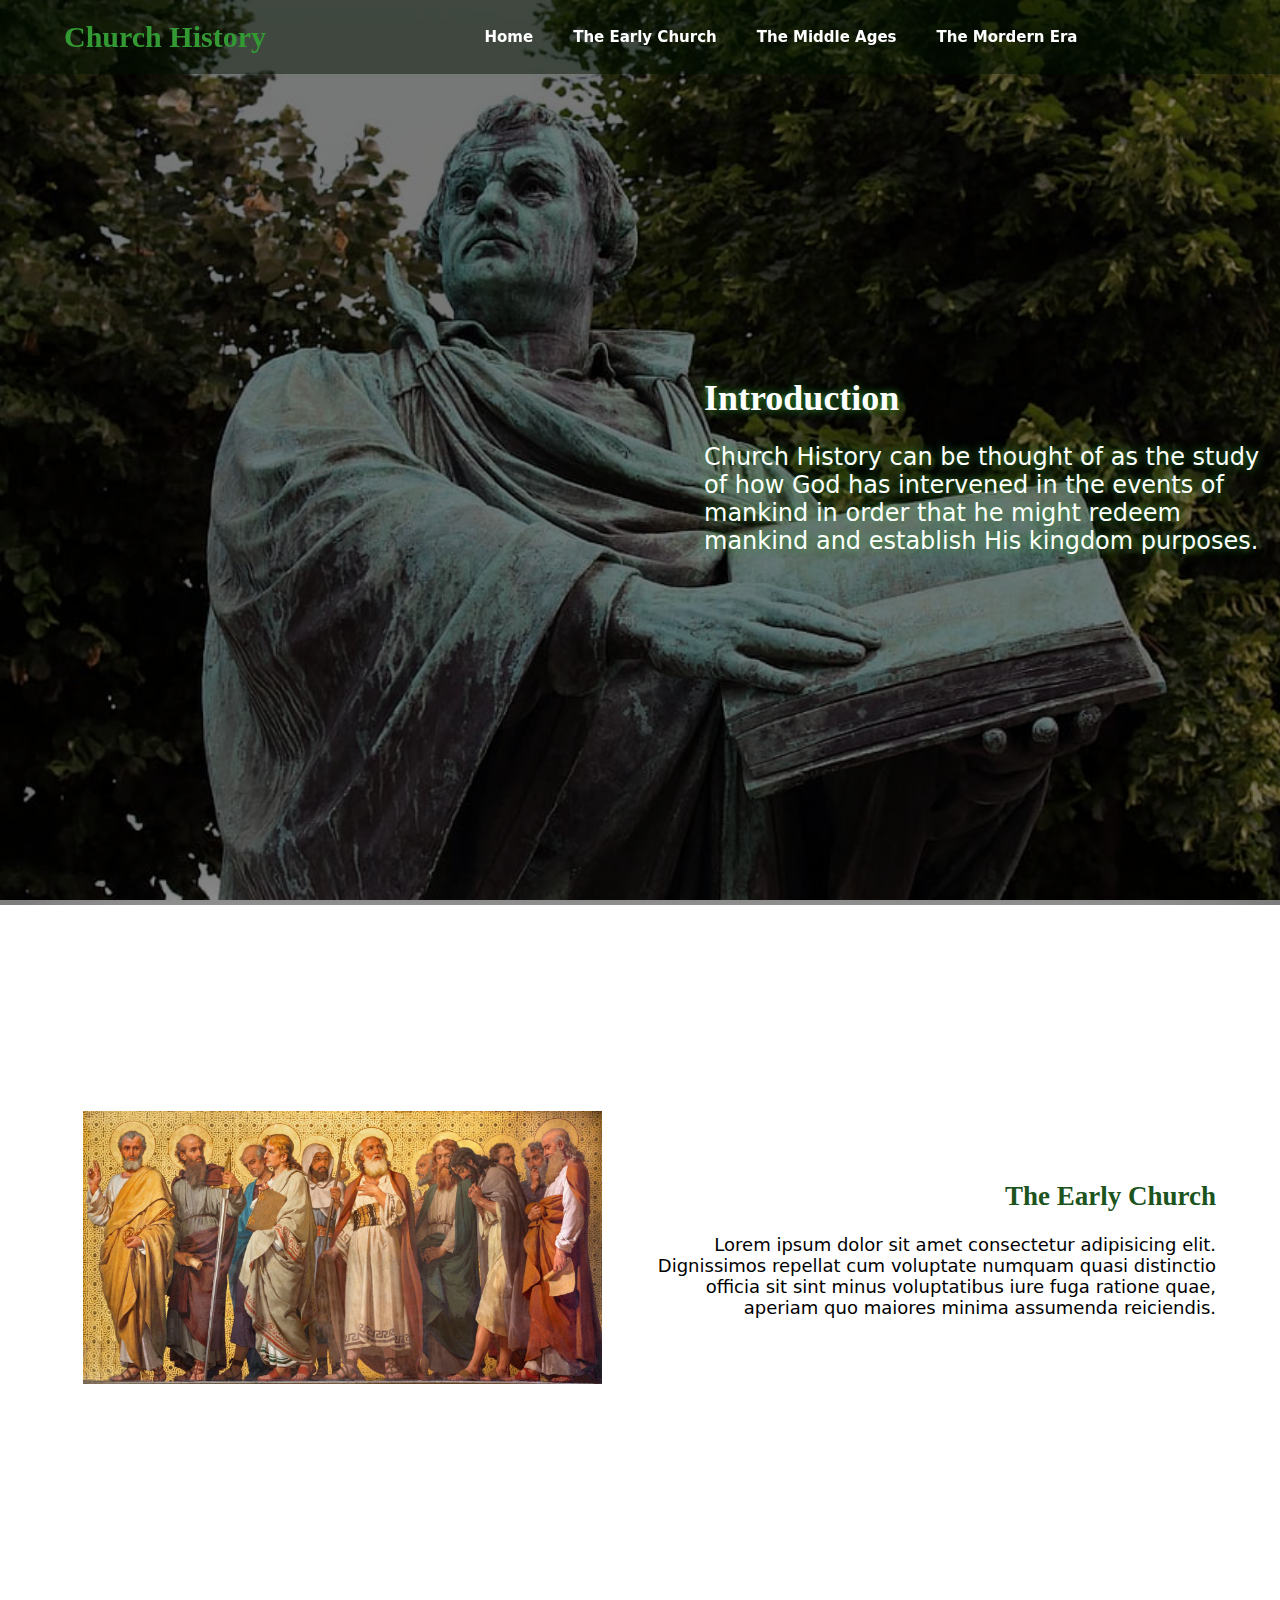
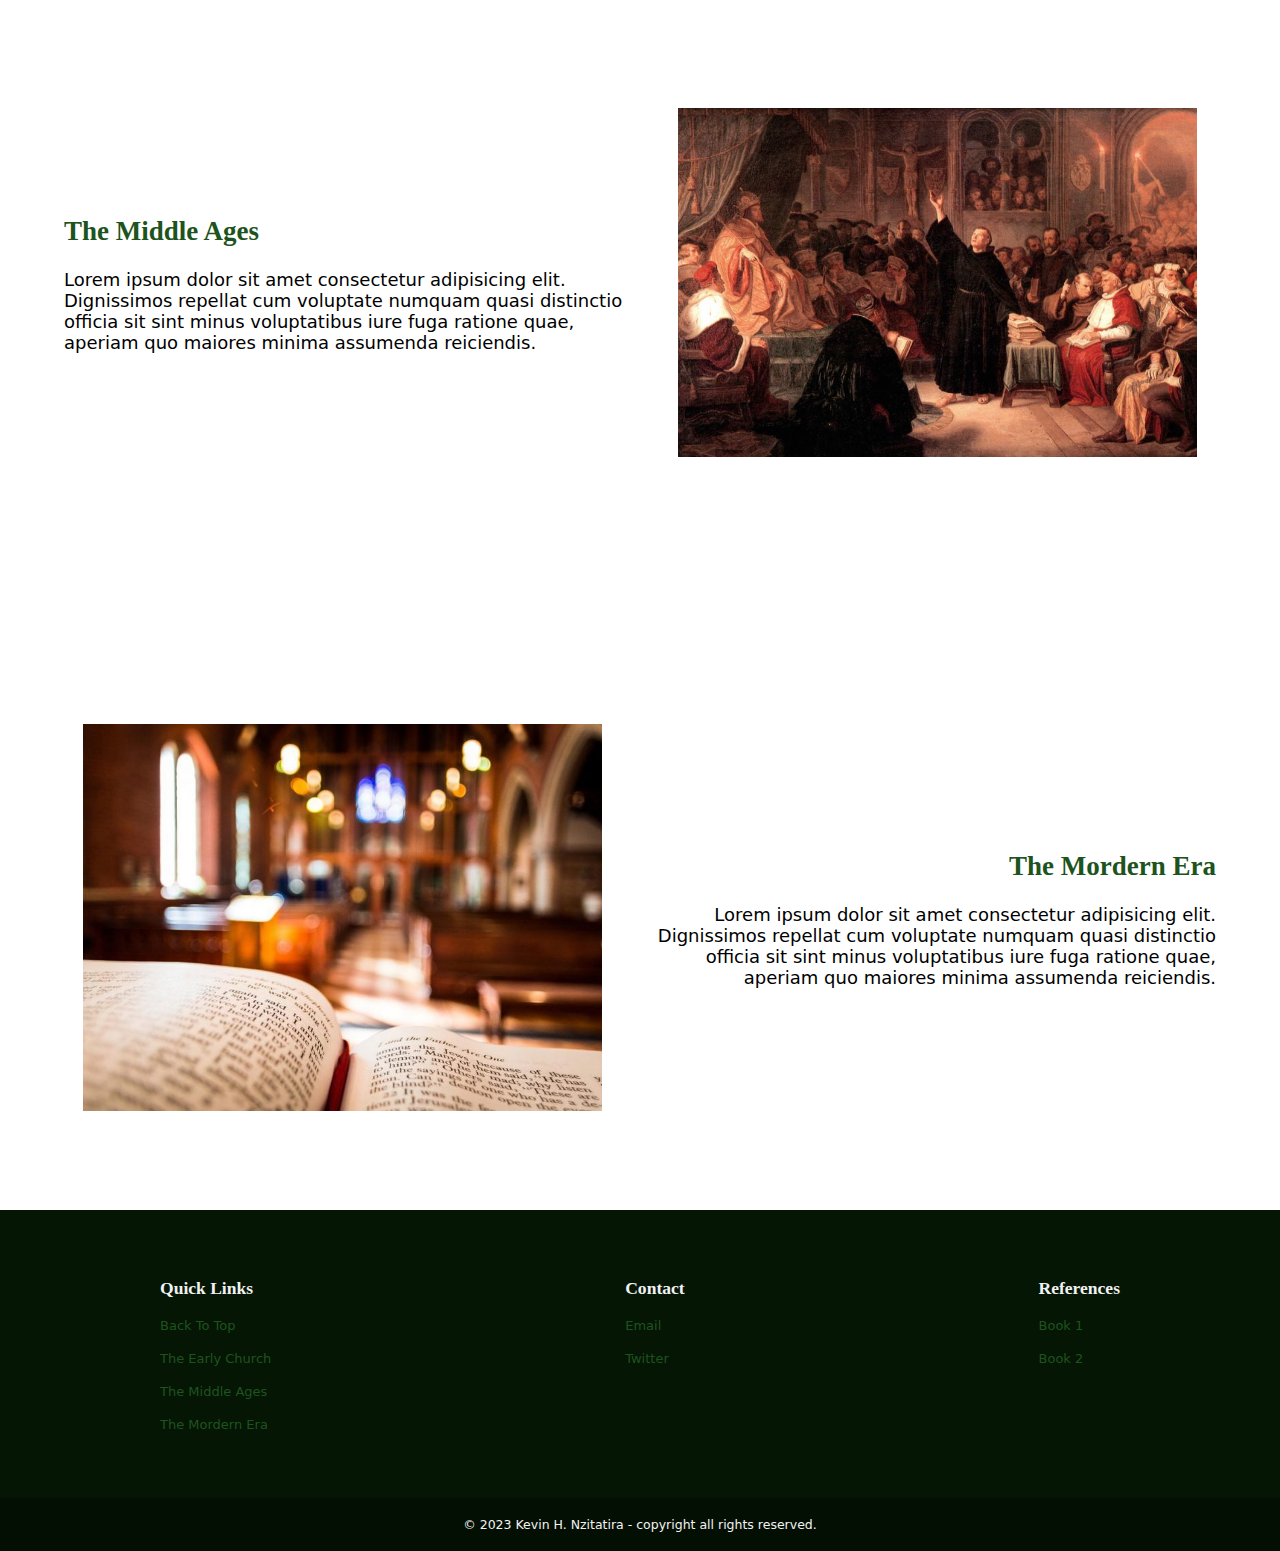
==== commit ff515c0c: "remove century by century" ====
--- a/index.html
+++ b/index.html
@@ -20,7 +20,6 @@
           <li><a href="/pages/early-church.html">The Early Church</a></li>
           <li><a href="/pages/middle-ages.html">The Middle Ages</a></li>
           <li><a href="/pages/mordern-era.html">The Mordern Era</a></li>
-          <li><a href="/pages/century-by-century.html">Century by Century</a></li>
         </ul>
       </nav>
     </div>
@@ -70,17 +69,6 @@
           </p>
         </div>
       </section>
-      <section id="century-by-century" class="flex">
-        <div class="section-content-left">
-          <h2>Century by Century</h2>
-          <p id="century-by-century-summary">
-            Lorem ipsum dolor sit amet consectetur adipisicing elit. Dignissimos repellat cum voluptate numquam quasi
-            distinctio officia sit sint minus voluptatibus iure fuga ratione quae, aperiam quo maiores minima assumenda
-            reiciendis.
-          </p>
-        </div>
-        <img src="./images/large-reformation-1.jpg" alt="image about century by century" class="section-img">
-      </section>
     </div>
 
   </main>
@@ -93,7 +81,6 @@
         <p><a href="/pages/early-church.html">The Early Church</a></p>
         <p><a href="/middle-ages.html">The Middle Ages</a></p>
         <p><a href="/mordern-era.html">The Mordern Era</a></p>
-        <p><a href="/century-by-century.html">Century by Century</a></p>
       </section>
       <section>
         <h3>Contact</h3>
